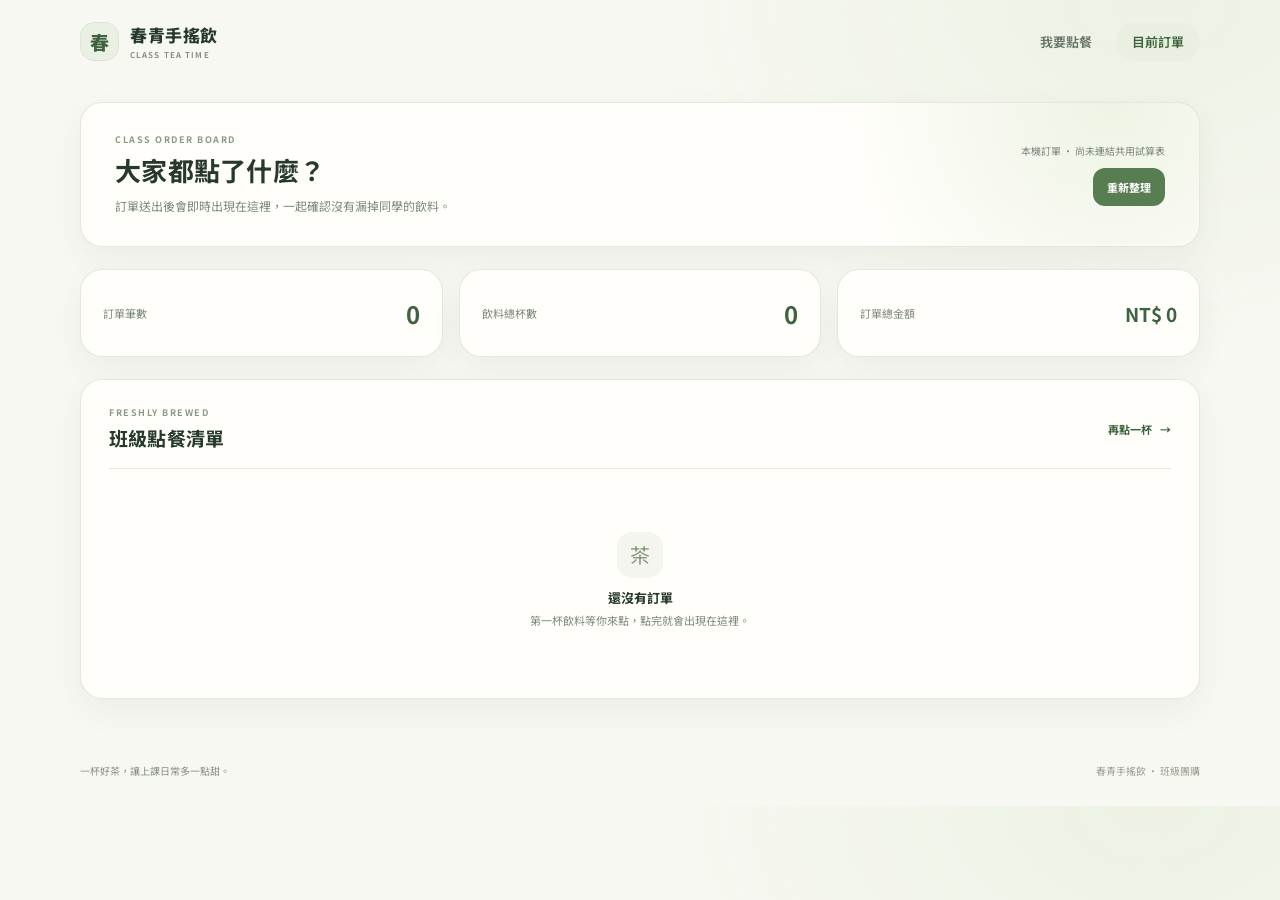
==== orders.html @ ebb6cdf6 "Build class tea ordering website Co-authored-by: Copilot <223556219+Copilot@users.noreply.github.com" ====
<!doctype html>
<html lang="zh-Hant">
  <head>
    <meta charset="utf-8">
    <meta name="viewport" content="width=device-width, initial-scale=1">
    <meta name="theme-color" content="#f4f7ed">
    <title>目前訂單｜春青手搖飲</title>
    <link rel="stylesheet" href="styles.css">
    <script src="config.js"></script>
    <script src="api.js" defer></script>
    <script src="orders.js" defer></script>
  </head>
  <body>
    <header class="site-header">
      <a class="brand" href="index.html" aria-label="春青手搖飲首頁">
        <span class="brand-mark" aria-hidden="true">春</span>
        <span>春青手搖飲<small>CLASS TEA TIME</small></span>
      </a>
      <nav aria-label="主要導覽">
        <a class="nav-link" href="index.html">我要點餐</a>
        <a class="nav-link nav-link-active" href="orders.html" aria-current="page">目前訂單</a>
      </nav>
    </header>

    <main class="page-shell status-page">
      <section class="status-hero panel">
        <div>
          <p class="eyebrow">CLASS ORDER BOARD</p>
          <h1>大家都點了什麼？</h1>
          <p>訂單送出後會即時出現在這裡，一起確認沒有漏掉同學的飲料。</p>
        </div>
        <div class="status-actions">
          <span id="sync-status" class="sync-status" role="status">正在載入訂單…</span>
          <button id="refresh-orders" class="refresh-button" type="button">重新整理</button>
        </div>
      </section>

      <section class="summary-grid" aria-label="訂單統計">
        <article class="summary-card panel"><span>訂單筆數</span><strong id="order-count">0</strong></article>
        <article class="summary-card panel"><span>飲料總杯數</span><strong id="cup-count">0</strong></article>
        <article class="summary-card summary-card-total panel"><span>訂單總金額</span><strong id="order-total">NT$ 0</strong></article>
      </section>

      <section class="orders-panel panel" aria-labelledby="orders-heading">
        <div class="section-heading">
          <div>
            <p class="eyebrow">FRESHLY BREWED</p>
            <h2 id="orders-heading">班級點餐清單</h2>
          </div>
          <a class="text-link" href="index.html">再點一杯 <span aria-hidden="true">→</span></a>
        </div>
        <div id="orders-list" class="orders-list" aria-live="polite"></div>
      </section>
    </main>

    <footer class="site-footer">一杯好茶，讓上課日常多一點甜。<span>春青手搖飲 · 班級團購</span></footer>
  </body>
</html>
---- styles.css ----
@import url("https://fonts.googleapis.com/css2?family=Noto+Sans+TC:wght@400;500;600;700;800&display=swap");

:root {
  color-scheme: light;
  --ink: #27392d;
  --muted: #7c887d;
  --green: #577d51;
  --green-dark: #3e633f;
  --green-soft: #edf3e8;
  --cream: #f7f8f2;
  --paper: #fffefa;
  --line: #e6e9df;
  --peach: #e8a77f;
  --shadow: 0 12px 32px rgb(48 66 42 / 6%);
  font-family: "Noto Sans TC", "Microsoft JhengHei", sans-serif;
  font-synthesis: none;
  text-rendering: optimizeLegibility;
}

* {
  box-sizing: border-box;
}

body {
  min-width: 320px;
  margin: 0;
  background:
    radial-gradient(ellipse at 90% 0%, rgb(233 240 223 / 75%), transparent 32rem),
    var(--cream);
  color: var(--ink);
}

button,
input,
select {
  font: inherit;
}

a {
  color: inherit;
}

.site-header {
  display: flex;
  align-items: center;
  justify-content: space-between;
  width: min(1120px, calc(100% - 40px));
  min-height: 82px;
  margin: 0 auto;
}

.brand {
  display: inline-flex;
  align-items: center;
  gap: 11px;
  color: var(--ink);
  font-size: 17px;
  font-weight: 800;
  letter-spacing: 0.03em;
  text-decoration: none;
}

.brand-mark {
  display: grid;
  width: 39px;
  height: 39px;
  place-items: center;
  border: 1px solid #dce6d6;
  border-radius: 14px;
  background: #eaf1e4;
  color: var(--green-dark);
  font-size: 19px;
}

.brand small {
  display: block;
  margin-top: 2px;
  color: var(--muted);
  font-size: 8px;
  font-weight: 600;
  letter-spacing: 0.14em;
}

.site-header nav {
  display: flex;
  align-items: center;
  gap: 8px;
}

.nav-link {
  padding: 10px 16px;
  border-radius: 99px;
  color: #677467;
  font-size: 13px;
  font-weight: 600;
  text-decoration: none;
  transition: background 160ms ease, color 160ms ease;
}

.nav-link:hover,
.nav-link-active {
  background: #e9f0e2;
  color: var(--green-dark);
}

.page-shell {
  display: grid;
  gap: 22px;
  width: min(1120px, calc(100% - 40px));
  margin: 8px auto 64px;
}

.panel {
  border: 1px solid rgb(224 229 216 / 85%);
  border-radius: 22px;
  background: var(--paper);
  box-shadow: var(--shadow);
}

.menu-panel {
  padding: 24px 28px 22px;
}

.section-heading {
  display: flex;
  align-items: center;
  justify-content: space-between;
  gap: 18px;
  margin-bottom: 18px;
}

.eyebrow {
  margin: 0 0 5px;
  color: #8b9a82;
  font-size: 9px;
  font-weight: 700;
  letter-spacing: 0.17em;
}

h1,
h2,
p {
  margin-top: 0;
}

h1,
h2 {
  margin-bottom: 0;
  color: var(--ink);
  font-weight: 700;
  letter-spacing: 0.01em;
}

h1 {
  font-size: clamp(20px, 3vw, 26px);
}

h2 {
  font-size: 19px;
}

.heading-note,
.step-badge {
  color: var(--muted);
  font-size: 11px;
}

.menu-image {
  display: block;
  width: 100%;
  height: auto;
  border: 1px solid #f0f0e8;
  border-radius: 14px;
  background: #fff;
}

.order-layout {
  display: grid;
  grid-template-columns: minmax(0, 1.48fr) minmax(270px, 0.8fr);
  align-items: start;
  gap: 22px;
}

.form-panel,
.price-panel,
.orders-panel {
  padding: 26px 28px;
}

.compact-heading {
  margin-bottom: 22px;
}

.step-badge {
  display: grid;
  width: 48px;
  height: 30px;
  place-items: center;
  border-radius: 10px;
  background: #f0f3eb;
  color: #778570;
  font-size: 10px;
  font-weight: 700;
}

.field-label {
  display: flex;
  align-items: center;
  gap: 8px;
  margin: 17px 0 8px;
  color: #3c4a3e;
  font-size: 12px;
  font-weight: 700;
}

.required-mark {
  color: #bd7754;
  font-size: 10px;
  font-weight: 600;
}

input[type="text"],
input[type="number"],
select {
  width: 100%;
  min-height: 44px;
  padding: 10px 12px;
  border: 1px solid #e2e7dd;
  border-radius: 11px;
  outline: 0;
  background: #fff;
  color: var(--ink);
  font-size: 13px;
  transition: border-color 150ms ease, box-shadow 150ms ease;
}

input::placeholder {
  color: #a5ada2;
}

input[type="text"]:focus,
input[type="number"]:focus,
select:focus {
  border-color: #92ad86;
  box-shadow: 0 0 0 3px rgb(122 155 107 / 14%);
}

.choice-fieldset {
  min-width: 0;
  margin: 0;
  padding: 0;
  border: 0;
}

.choice-row {
  display: grid;
  grid-template-columns: repeat(2, minmax(0, 1fr));
  gap: 10px;
}

.choice-card {
  position: relative;
  display: flex;
  align-items: center;
  min-height: 54px;
  padding: 8px 12px;
  border: 1px solid #e3e8de;
  border-radius: 12px;
  cursor: pointer;
  transition: border-color 150ms ease, background 150ms ease;
}

.choice-card:has(input:checked) {
  border-color: #83a379;
  background: #f1f5ec;
}

.choice-card input {
  margin: 0 10px 0 0;
  accent-color: var(--green);
}

.choice-card span,
.choice-card small {
  display: block;
}

.choice-card strong {
  font-size: 13px;
}

.choice-card small {
  margin-top: 1px;
  color: var(--muted);
  font-size: 10px;
}

.field-grid {
  display: grid;
  grid-template-columns: repeat(2, minmax(0, 1fr));
  gap: 12px;
}

.field-grid > div .field-label {
  margin-top: 15px;
}

.toppings-fieldset {
  margin-top: 1px;
}

.topping-list {
  display: grid;
  grid-template-columns: repeat(2, minmax(0, 1fr));
  gap: 9px 12px;
}

.topping-option {
  display: flex;
  align-items: center;
  gap: 7px;
  min-width: 0;
  color: #536154;
  font-size: 11px;
  cursor: pointer;
}

.topping-option input {
  flex: 0 0 auto;
  width: 15px;
  height: 15px;
  margin: 0;
  accent-color: var(--green);
}

.topping-price {
  margin-left: auto;
  color: #9a806f;
  white-space: nowrap;
}

.quantity-row {
  align-items: end;
  margin-top: 4px;
}

.quantity-row .field-label {
  display: block;
  margin: 0;
}

.quantity-row input {
  display: block;
  margin-top: 8px;
}

.order-hint {
  margin: 0 0 12px;
  color: var(--muted);
  font-size: 10px;
  line-height: 1.7;
}

.submit-button,
.refresh-button {
  display: inline-flex;
  align-items: center;
  justify-content: center;
  gap: 12px;
  min-height: 46px;
  border: 0;
  border-radius: 12px;
  background: var(--green);
  color: #fff;
  font-size: 13px;
  font-weight: 700;
  cursor: pointer;
  transition: background 150ms ease, transform 150ms ease;
}

.submit-button {
  width: 100%;
  margin-top: 12px;
}

.submit-button:hover,
.refresh-button:hover {
  background: var(--green-dark);
}

.submit-button:active,
.refresh-button:active {
  transform: translateY(1px);
}

.submit-button:disabled {
  opacity: 0.65;
  cursor: wait;
}

.form-message {
  min-height: 18px;
  margin: 10px 2px 0;
  color: #537b4d;
  font-size: 11px;
  line-height: 1.6;
}

.form-message.is-error {
  color: #a74f42;
}

.price-panel {
  position: sticky;
  top: 18px;
  background:
    radial-gradient(circle at 95% 0%, rgb(241 224 204 / 43%), transparent 12rem),
    var(--paper);
}

.price-icon {
  display: grid;
  width: 37px;
  height: 37px;
  place-items: center;
  border-radius: 12px;
  background: #f5ece1;
  color: #b67d57;
  font-size: 18px;
  font-weight: 700;
}

.price-caption {
  margin: 0;
  color: var(--muted);
  font-size: 11px;
}

.total-price {
  display: flex;
  align-items: baseline;
  gap: 9px;
  margin: 15px 0 20px;
}

.total-price span {
  color: var(--green-dark);
  font-size: clamp(30px, 4vw, 38px);
  font-weight: 700;
  letter-spacing: -0.04em;
}

.total-price small {
  color: #9aa298;
  font-size: 10px;
}

.price-breakdown {
  display: grid;
  gap: 12px;
  margin: 0;
}

.price-breakdown div {
  display: flex;
  justify-content: space-between;
  gap: 16px;
  color: #768176;
  font-size: 11px;
}

.price-breakdown dt,
.price-breakdown dd {
  margin: 0;
}

.price-breakdown dd {
  color: #475448;
  font-weight: 600;
  text-align: right;
}

.price-divider {
  height: 1px;
  margin: 17px 0 13px;
  background: var(--line);
}

.price-footnote {
  margin: 0;
  color: #899288;
  font-size: 10px;
  line-height: 1.8;
}

.text-link {
  display: inline-flex;
  align-items: center;
  gap: 8px;
  margin-top: 21px;
  color: var(--green-dark);
  font-size: 11px;
  font-weight: 700;
  text-decoration: none;
}

.text-link:hover {
  color: #8c6e46;
}

.site-footer {
  display: flex;
  justify-content: space-between;
  width: min(1120px, calc(100% - 40px));
  margin: 0 auto;
  padding: 0 0 28px;
  color: #879183;
  font-size: 10px;
}

.site-footer span {
  color: #9aa294;
}

.status-page {
  margin-top: 20px;
}

.status-hero {
  display: flex;
  align-items: center;
  justify-content: space-between;
  gap: 24px;
  padding: 30px 34px;
  background:
    radial-gradient(circle at 92% 0%, rgb(232 240 221 / 75%), transparent 16rem),
    var(--paper);
}

.status-hero h1 {
  margin-bottom: 8px;
}

.status-hero > div:first-child > p:last-child {
  margin-bottom: 0;
  color: var(--muted);
  font-size: 12px;
  line-height: 1.7;
}

.status-actions {
  display: flex;
  flex-direction: column;
  align-items: flex-end;
  gap: 10px;
}

.sync-status {
  color: #7c887d;
  font-size: 10px;
}

.refresh-button {
  min-height: 38px;
  padding: 0 14px;
  font-size: 11px;
}

.summary-grid {
  display: grid;
  grid-template-columns: repeat(3, minmax(0, 1fr));
  gap: 16px;
}

.summary-card {
  display: flex;
  align-items: center;
  justify-content: space-between;
  gap: 14px;
  min-height: 88px;
  padding: 18px 22px;
}

.summary-card > span {
  color: var(--muted);
  font-size: 11px;
}

.summary-card strong {
  color: var(--green-dark);
  font-size: 24px;
  font-weight: 700;
}

.summary-card-total strong {
  font-size: 19px;
}

.orders-panel {
  min-height: 280px;
}

.orders-panel > .section-heading {
  padding-bottom: 17px;
  border-bottom: 1px solid var(--line);
}

.orders-panel > .section-heading .text-link {
  margin-top: 0;
}

.orders-list {
  display: grid;
  gap: 10px;
}

.order-row {
  display: grid;
  grid-template-columns: minmax(105px, 0.8fr) minmax(0, 1.5fr) minmax(95px, 0.7fr) auto;
  align-items: center;
  gap: 16px;
  padding: 15px 12px;
  border-bottom: 1px solid #eff0e9;
}

.order-row:last-child {
  border-bottom: 0;
}

.order-person {
  display: flex;
  align-items: center;
  gap: 9px;
  min-width: 0;
}

.person-avatar {
  display: grid;
  width: 33px;
  height: 33px;
  flex: 0 0 auto;
  place-items: center;
  border-radius: 12px;
  background: #edf2e8;
  color: #5d7a55;
  font-size: 13px;
  font-weight: 700;
}

.person-name {
  overflow: hidden;
  font-size: 12px;
  font-weight: 700;
  text-overflow: ellipsis;
  white-space: nowrap;
}

.order-drink strong,
.order-drink span {
  display: block;
}

.order-drink strong {
  font-size: 12px;
  font-weight: 600;
}

.order-drink span {
  margin-top: 4px;
  color: var(--muted);
  font-size: 10px;
}

.order-quantity {
  color: #6d786d;
  font-size: 11px;
}

.order-price {
  color: var(--green-dark);
  font-size: 13px;
  font-weight: 700;
  text-align: right;
  white-space: nowrap;
}

.empty-state {
  display: grid;
  min-height: 185px;
  place-content: center;
  justify-items: center;
  text-align: center;
}

.empty-state-mark {
  display: grid;
  width: 46px;
  height: 46px;
  margin-bottom: 10px;
  place-items: center;
  border-radius: 15px;
  background: #f3f5ee;
  color: #84967b;
  font-size: 20px;
}

.empty-state strong {
  font-size: 13px;
}

.empty-state p {
  margin: 5px 0 0;
  color: var(--muted);
  font-size: 11px;
}

@media (max-width: 760px) {
  .site-header,
  .page-shell,
  .site-footer {
    width: min(100% - 28px, 560px);
  }

  .site-header {
    min-height: 70px;
  }

  .site-header nav {
    gap: 0;
  }

  .nav-link {
    padding: 9px 11px;
    font-size: 11px;
  }

  .page-shell {
    gap: 15px;
    margin-top: 5px;
    margin-bottom: 40px;
  }

  .menu-panel,
  .form-panel,
  .price-panel,
  .orders-panel {
    padding: 20px;
    border-radius: 18px;
  }

  .menu-image {
    max-height: none;
  }

  .order-layout {
    grid-template-columns: 1fr;
    gap: 15px;
  }

  .price-panel {
    position: static;
  }

  .status-page {
    margin-top: 10px;
  }

  .status-hero {
    align-items: flex-start;
    padding: 22px;
  }

  .status-actions {
    flex: 0 0 auto;
  }

  .summary-grid {
    gap: 8px;
  }

  .summary-card {
    min-height: 78px;
    flex-direction: column;
    align-items: flex-start;
    justify-content: center;
    gap: 5px;
    padding: 12px;
  }

  .summary-card > span {
    font-size: 9px;
  }

  .summary-card strong {
    font-size: 20px;
  }

  .summary-card-total strong {
    font-size: 16px;
  }

  .order-row {
    grid-template-columns: minmax(90px, 0.8fr) minmax(0, 1.4fr) auto;
    gap: 9px;
    padding: 13px 0;
  }

  .order-quantity {
    display: none;
  }

  .site-footer {
    flex-direction: column;
    gap: 5px;
  }
}

@media (max-width: 440px) {
  .brand {
    gap: 7px;
    font-size: 14px;
  }

  .brand-mark {
    width: 34px;
    height: 34px;
  }

  .nav-link {
    padding-inline: 8px;
    font-size: 10px;
  }

  .heading-note {
    max-width: 110px;
    font-size: 9px;
    text-align: right;
  }

  .status-hero {
    flex-direction: column;
    gap: 16px;
  }

  .status-actions {
    width: 100%;
    flex-direction: row;
    align-items: center;
    justify-content: space-between;
  }
}
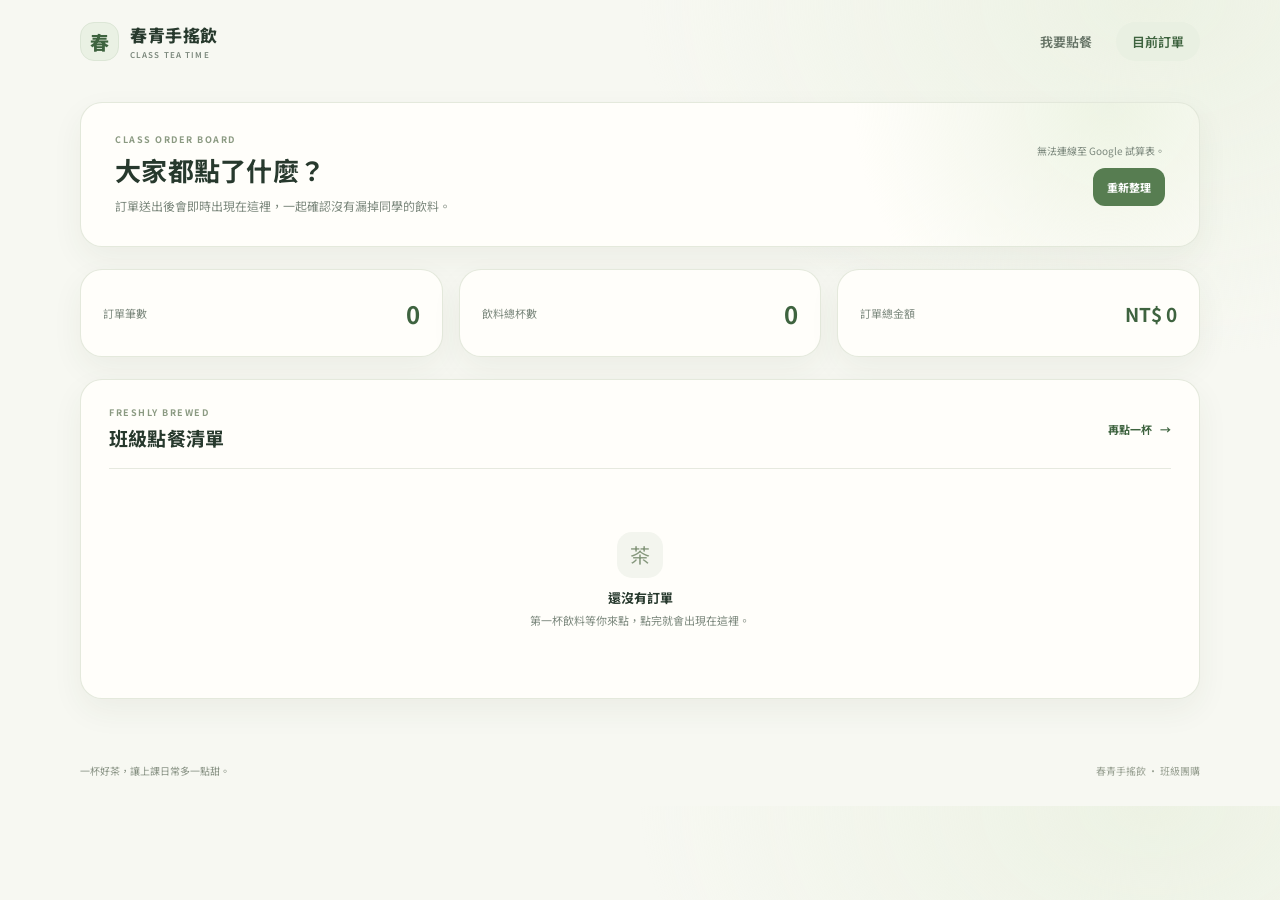
==== commit 232b8204: "Refresh cached Apps Script configuration Co-authored-by: Copilot <223556219+Copilot@users.noreply.gi" ====
--- a/orders.html
+++ b/orders.html
@@ -6,7 +6,7 @@
     <meta name="theme-color" content="#f4f7ed">
     <title>目前訂單｜春青手搖飲</title>
     <link rel="stylesheet" href="styles.css">
-    <script src="config.js"></script>
+    <script src="config.js?v=20261019-1"></script>
     <script src="api.js" defer></script>
     <script src="orders.js" defer></script>
   </head>
